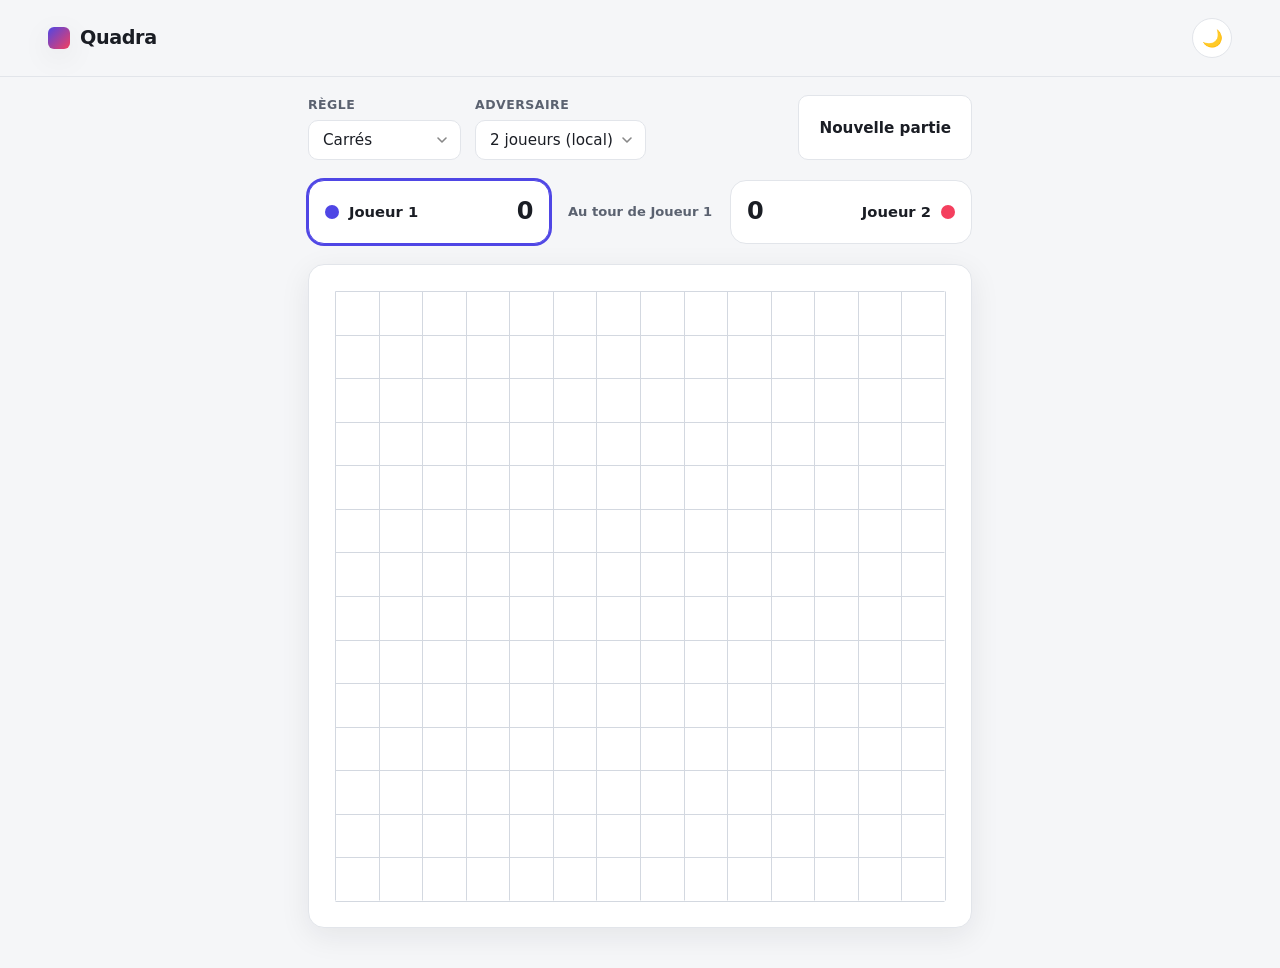
==== Quadra.html @ b673e6df "Fichier autonome jouable hors-ligne + lanceurs - Quadra.html : tout le jeu en un fichier (CSS+JS inl" ====
<!DOCTYPE html>
<html lang="fr" data-theme="light">
<head>
  <meta charset="UTF-8" />
  <meta name="viewport" content="width=device-width, initial-scale=1.0, maximum-scale=1.0, user-scalable=no" />
  <title>Quadra — Jouer</title>
  <style>
/* ===== Quadra — base styles & theme ===== */
:root {
  --bg: #f5f6f8;
  --bg-elev: #ffffff;
  --text: #1a1d24;
  --text-soft: #5b6270;
  --border: #e2e5ea;
  --grid-line: #d3d8e0;
  --accent: #4f46e5;
  --accent-soft: #eef0fe;
  --p1: #4f46e5;
  --p1-fill: rgba(79, 70, 229, 0.16);
  --p2: #f43f5e;
  --p2-fill: rgba(244, 63, 94, 0.16);
  --shadow: 0 8px 30px rgba(20, 24, 40, 0.08);
  --radius: 16px;
  --radius-sm: 10px;
  --font: "Inter", system-ui, -apple-system, "Segoe UI", Roboto, sans-serif;
}

[data-theme="dark"] {
  --bg: #0e1016;
  --bg-elev: #171a22;
  --text: #eef0f5;
  --text-soft: #9aa1b1;
  --border: #262a35;
  --grid-line: #2c313d;
  --accent: #7c74ff;
  --accent-soft: #1c1f33;
  --p1: #8b84ff;
  --p1-fill: rgba(139, 132, 255, 0.20);
  --p2: #ff6a82;
  --p2-fill: rgba(255, 106, 130, 0.20);
  --shadow: 0 8px 30px rgba(0, 0, 0, 0.45);
}

* { box-sizing: border-box; margin: 0; padding: 0; }

html { -webkit-text-size-adjust: 100%; }

body {
  font-family: var(--font);
  background: var(--bg);
  color: var(--text);
  line-height: 1.55;
  min-height: 100vh;
  transition: background 0.3s ease, color 0.3s ease;
  -webkit-font-smoothing: antialiased;
}

a { color: inherit; text-decoration: none; }

/* ===== Nav ===== */
.nav {
  display: flex;
  align-items: center;
  justify-content: space-between;
  padding: 18px clamp(16px, 5vw, 48px);
  max-width: 1200px;
  margin: 0 auto;
}

.brand { display: flex; align-items: center; gap: 10px; font-weight: 700; font-size: 1.2rem; }
.brand-mark {
  width: 22px; height: 22px; border-radius: 6px;
  background: linear-gradient(135deg, var(--p1), var(--p2));
  box-shadow: var(--shadow);
}
.brand-name { letter-spacing: -0.02em; }

.theme-toggle {
  border: 1px solid var(--border);
  background: var(--bg-elev);
  width: 40px; height: 40px;
  border-radius: 50%;
  cursor: pointer;
  font-size: 1.05rem;
  display: grid; place-items: center;
  transition: transform 0.15s ease, border-color 0.2s ease;
}
.theme-toggle:hover { transform: translateY(-1px); border-color: var(--accent); }

/* ===== Buttons ===== */
.btn {
  display: inline-flex;
  align-items: center;
  justify-content: center;
  gap: 8px;
  font-family: inherit;
  font-weight: 600;
  font-size: 0.95rem;
  border: 1px solid transparent;
  border-radius: var(--radius-sm);
  padding: 11px 20px;
  cursor: pointer;
  transition: transform 0.12s ease, box-shadow 0.2s ease, background 0.2s ease, border-color 0.2s ease;
  white-space: nowrap;
}
.btn:active { transform: translateY(1px) scale(0.99); }
.btn-lg { padding: 15px 30px; font-size: 1.05rem; border-radius: var(--radius); }

.btn-primary {
  background: var(--accent);
  color: #fff;
  box-shadow: 0 6px 18px -6px var(--accent);
}
.btn-primary:hover { transform: translateY(-2px); box-shadow: 0 10px 24px -8px var(--accent); }

.btn-ghost {
  background: var(--bg-elev);
  color: var(--text);
  border-color: var(--border);
}
.btn-ghost:hover { border-color: var(--accent); color: var(--accent); }

/* ===== Form controls ===== */
select {
  font-family: inherit;
  font-size: 0.95rem;
  color: var(--text);
  background: var(--bg-elev);
  border: 1px solid var(--border);
  border-radius: var(--radius-sm);
  padding: 10px 14px;
  cursor: pointer;
  appearance: none;
  background-image: url("data:image/svg+xml;utf8,<svg xmlns='http://www.w3.org/2000/svg' width='12' height='12' viewBox='0 0 12 12'><path d='M2 4l4 4 4-4' stroke='%23888' stroke-width='1.6' fill='none' stroke-linecap='round' stroke-linejoin='round'/></svg>");
  background-repeat: no-repeat;
  background-position: right 12px center;
  padding-right: 32px;
}
select:focus { outline: 2px solid var(--accent); outline-offset: 1px; }

/* ===== Footer ===== */
.footer {
  text-align: center;
  color: var(--text-soft);
  font-size: 0.85rem;
  padding: 40px 16px;
}

.section-title {
  font-size: clamp(1.4rem, 3vw, 2rem);
  letter-spacing: -0.02em;
  text-align: center;
  margin-bottom: 8px;
}

/* ===== Game screen ===== */
.nav-game { border-bottom: 1px solid var(--border); max-width: 100%; }
.nav-actions { display: flex; align-items: center; gap: 12px; }

.game-wrap {
  max-width: 720px;
  margin: 0 auto;
  padding: 18px clamp(12px, 4vw, 28px) 40px;
  display: grid;
  gap: 20px;
}

/* ===== Scoreboard ===== */
.scoreboard {
  display: grid;
  grid-template-columns: 1fr auto 1fr;
  align-items: center;
  gap: 12px;
}
.score {
  display: flex;
  align-items: center;
  gap: 10px;
  background: var(--bg-elev);
  border: 1px solid var(--border);
  border-radius: var(--radius);
  padding: 12px 16px;
  transition: border-color 0.2s ease, box-shadow 0.2s ease;
}
.score-p2 { flex-direction: row-reverse; }
.score-dot { width: 14px; height: 14px; border-radius: 50%; flex: none; }
.score-p1 .score-dot { background: var(--p1); }
.score-p2 .score-dot { background: var(--p2); }
.score-name { font-weight: 600; font-size: 0.92rem; flex: 1; }
.score-p2 .score-name { text-align: right; }
.score-val { font-size: 1.5rem; font-weight: 800; letter-spacing: -0.02em; }

.score.active { box-shadow: 0 0 0 2px var(--accent); }
.score-p1.active { border-color: var(--p1); box-shadow: 0 0 0 2px var(--p1); }
.score-p2.active { border-color: var(--p2); box-shadow: 0 0 0 2px var(--p2); }

.turn-indicator {
  font-size: 0.82rem;
  font-weight: 600;
  color: var(--text-soft);
  text-align: center;
  min-width: 110px;
  padding: 0 6px;
}

/* ===== Board ===== */
.board-stage {
  position: relative;
  aspect-ratio: 1;
  width: 100%;
  background: var(--bg-elev);
  border: 1px solid var(--border);
  border-radius: var(--radius);
  box-shadow: var(--shadow);
  overflow: hidden;
}
#board-canvas {
  width: 100%;
  height: 100%;
  display: block;
  touch-action: manipulation;
  cursor: crosshair;
}

.board-overlay {
  position: absolute;
  inset: 0;
  display: grid;
  place-items: center;
  background: color-mix(in srgb, var(--bg) 78%, transparent);
  backdrop-filter: blur(4px);
  animation: fadeIn 0.3s ease;
}
.board-overlay[hidden] { display: none; }
.overlay-card {
  background: var(--bg-elev);
  border: 1px solid var(--border);
  border-radius: var(--radius);
  box-shadow: var(--shadow);
  padding: 30px 32px;
  text-align: center;
  max-width: 320px;
  animation: pop 0.3s cubic-bezier(0.2, 0.9, 0.3, 1.3);
}
.overlay-card h2 { font-size: 1.5rem; margin-bottom: 8px; letter-spacing: -0.02em; }
.overlay-card p { color: var(--text-soft); margin-bottom: 20px; }
.overlay-actions { display: flex; gap: 12px; justify-content: center; }

/* ===== Controls ===== */
.controls {
  display: flex;
  flex-wrap: wrap;
  align-items: flex-end;
  gap: 14px;
}
.control-group { display: grid; gap: 6px; }
.control-group label {
  font-size: 0.78rem;
  font-weight: 600;
  color: var(--text-soft);
  text-transform: uppercase;
  letter-spacing: 0.04em;
}
#btn-new { margin-left: auto; align-self: stretch; }

@keyframes fadeIn { from { opacity: 0; } to { opacity: 1; } }
@keyframes pop { from { opacity: 0; transform: scale(0.9); } to { opacity: 1; transform: scale(1); } }

@media (max-width: 540px) {
  .score-name { display: none; }
  .turn-indicator { font-size: 0.74rem; min-width: 90px; }
  .controls { gap: 10px; }
  .control-group { flex: 1; }
  .control-group select { width: 100%; }
  #btn-new { margin-left: 0; flex-basis: 100%; }
}

</style>
</head>
<body>
  <header class="nav nav-game">
    <a class="brand" href="#" onclick="return false" aria-label="Retour accueil">
      <span class="brand-mark" aria-hidden="true"></span>
      <span class="brand-name">Quadra</span>
    </a>
    <div class="nav-actions">
      <button id="theme-toggle" class="theme-toggle" type="button" aria-label="Basculer le thème">
        <span class="theme-icon">🌙</span>
      </button>
    </div>
  </header>

  <main class="game-wrap">
    <!-- Controls (top) -->
    <section class="controls">
      <div class="control-group">
        <label for="sel-rule">Règle</label>
        <select id="sel-rule">
          <option value="squares" selected>Carrés</option>
          <option value="encircle">Encerclement</option>
        </select>
      </div>
      <div class="control-group">
        <label for="sel-mode">Adversaire</label>
        <select id="sel-mode">
          <option value="local">2 joueurs (local)</option>
          <option value="ai">Contre l'IA</option>
          <option value="training">Entraînement</option>
        </select>
      </div>
      <div class="control-group" id="group-difficulty">
        <label for="sel-difficulty">Difficulté</label>
        <select id="sel-difficulty">
          <option value="easy">Facile</option>
          <option value="medium" selected>Moyen</option>
          <option value="hard">Difficile</option>
          <option value="expert">Expert</option>
        </select>
      </div>
      <button class="btn btn-ghost" id="btn-new">Nouvelle partie</button>
    </section>

    <!-- Scoreboard -->
    <section class="scoreboard" aria-label="Tableau des scores">
      <div class="score score-p1" id="score-p1">
        <span class="score-dot"></span>
        <span class="score-name" id="name-p1">Joueur 1</span>
        <span class="score-val" id="val-p1">0</span>
      </div>
      <div class="turn-indicator" id="turn-indicator">Au tour du Joueur 1</div>
      <div class="score score-p2" id="score-p2">
        <span class="score-dot"></span>
        <span class="score-name" id="name-p2">Joueur 2</span>
        <span class="score-val" id="val-p2">0</span>
      </div>
    </section>

    <!-- Board -->
    <section class="board-stage">
      <canvas id="board-canvas" width="600" height="600" aria-label="Plateau de jeu"></canvas>
      <div class="board-overlay" id="board-overlay" hidden>
        <div class="overlay-card">
          <h2 id="overlay-title">Partie terminée</h2>
          <p id="overlay-msg"></p>
          <div class="overlay-actions">
            <button class="btn btn-primary" id="btn-rematch">Rejouer</button>
            <a class="btn btn-ghost" href="#" onclick="return false">Accueil</a>
          </div>
        </div>
      </div>
    </section>
  </main>
  <script>
/* ===== board.js — pure game state & geometry (no DOM) =====
 * Two rulesets share the same grid:
 *   "squares"  — capture a 1×1 square by owning its 4 corners.
 *   "encircle" — capture an opponent point when every on-board orthogonal
 *                neighbour is yours (board edge counts as a wall). The point
 *                flips to your colour. Captures chain. */

const GRID_SIZE = 15;             // intersections per side
const CELL_COUNT = GRID_SIZE - 1; // 14×14 capturable squares

function otherPlayer(p) { return p === 1 ? 2 : 1; }

class Board {
  constructor(ruleset = "squares") {
    this.ruleset = ruleset;
    this.reset();
  }

  setRuleset(r) { this.ruleset = r; this.reset(); }

  reset() {
    this.grid = Array.from({ length: GRID_SIZE }, () =>
      new Array(GRID_SIZE).fill(0));
    this.cells = Array.from({ length: CELL_COUNT }, () =>
      new Array(CELL_COUNT).fill(0));
    this.scores = { 1: 0, 2: 0 };
    this.filled = 0;
  }

  inBounds(r, c) {
    return r >= 0 && r < GRID_SIZE && c >= 0 && c < GRID_SIZE;
  }

  isEmpty(r, c) {
    return this.inBounds(r, c) && this.grid[r][c] === 0;
  }

  /** Place a point. Returns list of captured items (shape depends on ruleset). */
  place(r, c, player) {
    if (!this.isEmpty(r, c)) return [];
    this.grid[r][c] = player;
    this.filled++;
    return this.ruleset === "squares"
      ? this._captureSquares(r, c, player)
      : this._captureEncircle(r, c, player);
  }

  /** Revert a placement together with the captures it produced. */
  undo(r, c, captured) {
    this.grid[r][c] = 0;
    this.filled--;
    if (this.ruleset === "squares") {
      for (const sq of captured) {
        this.cells[sq.r][sq.c] = 0;
        this.scores[sq.player]--;
      }
    } else {
      for (const f of captured) {
        this.grid[f.r][f.c] = f.from;   // restore previous owner
        this.scores[f.player]--;
      }
    }
  }

  /* ---------- squares ruleset ---------- */
  _captureSquares(r, c, player) {
    const out = [];
    const cand = [[r, c], [r - 1, c], [r, c - 1], [r - 1, c - 1]];
    for (const [sr, sc] of cand) {
      if (sr < 0 || sc < 0 || sr >= CELL_COUNT || sc >= CELL_COUNT) continue;
      if (this.cells[sr][sc] !== 0) continue;
      if (this._squareOwnedBy(sr, sc, player)) {
        this.cells[sr][sc] = player;
        this.scores[player]++;
        out.push({ r: sr, c: sc, player });
      }
    }
    return out;
  }

  _squareOwnedBy(sr, sc, player) {
    return (
      this.grid[sr][sc] === player &&
      this.grid[sr][sc + 1] === player &&
      this.grid[sr + 1][sc] === player &&
      this.grid[sr + 1][sc + 1] === player
    );
  }

  _squareGain(r, c, player) {
    let n = 0;
    const cand = [[r, c], [r - 1, c], [r, c - 1], [r - 1, c - 1]];
    for (const [sr, sc] of cand) {
      if (sr < 0 || sc < 0 || sr >= CELL_COUNT || sc >= CELL_COUNT) continue;
      if (this.cells[sr][sc] !== 0) continue;
      const corners = [
        this.grid[sr][sc], this.grid[sr][sc + 1],
        this.grid[sr + 1][sc], this.grid[sr + 1][sc + 1],
      ];
      let mine = 0, foe = 0;
      for (const v of corners) {
        if (v === player) mine++; else if (v !== 0) foe++;
      }
      if (foe === 0 && mine === 3) n++;
    }
    return n;
  }

  /* ---------- encircle ruleset (Go-style group capture) ----------
   * Any connected opponent group with no liberty (no empty orthogonal
   * neighbour; board edge counts as a wall) is captured WHOLE — every point
   * flips at once. Lets you swallow several points simultaneously. */
  _captureEncircle(r, c, player) {
    const foe = otherPlayer(player);
    const flipped = [];
    const seen = Array.from({ length: GRID_SIZE }, () =>
      new Array(GRID_SIZE).fill(false));

    for (let i = 0; i < GRID_SIZE; i++) {
      for (let j = 0; j < GRID_SIZE; j++) {
        if (this.grid[i][j] !== foe || seen[i][j]) continue;
        const group = [];
        let hasLiberty = false;
        const stack = [[i, j]];
        seen[i][j] = true;
        while (stack.length) {
          const [a, b] = stack.pop();
          group.push([a, b]);
          const nb = [[a - 1, b], [a + 1, b], [a, b - 1], [a, b + 1]];
          for (const [na, nb2] of nb) {
            if (!this.inBounds(na, nb2)) continue;   // wall: no liberty
            const v = this.grid[na][nb2];
            if (v === 0) { hasLiberty = true; }
            else if (v === foe && !seen[na][nb2]) {
              seen[na][nb2] = true;
              stack.push([na, nb2]);
            }
          }
        }
        if (!hasLiberty) {
          for (const [a, b] of group) {
            this.grid[a][b] = player;
            this.scores[player]++;
            flipped.push({ r: a, c: b, from: foe, player });
          }
        }
      }
    }
    return flipped;
  }

  /* ---------- shared queries ---------- */

  /** Captures `player` would gain by playing (r,c). Ruleset-aware, no net mutation. */
  gain(r, c, player) {
    if (!this.isEmpty(r, c)) return 0;
    if (this.ruleset === "squares") return this._squareGain(r, c, player);
    return this._encircleGain(r, c, player);
  }

  /** Encircle gain — only foe groups orthogonally adjacent to (r,c) can lose
   *  their last liberty, so the check stays local (fast for AI search). */
  _encircleGain(r, c, player) {
    const foe = otherPlayer(player);
    this.grid[r][c] = player;               // hypothetically occupy
    let total = 0;
    const counted = new Set();
    const nbs = [[r - 1, c], [r + 1, c], [r, c - 1], [r, c + 1]];
    for (const [nr, nc] of nbs) {
      if (!this.inBounds(nr, nc) || this.grid[nr][nc] !== foe) continue;
      const key = nr * GRID_SIZE + nc;
      if (counted.has(key)) continue;
      const stack = [[nr, nc]];
      const groupSeen = new Set([key]);
      let liberty = false, size = 0;
      while (stack.length) {
        const [a, b] = stack.pop();
        size++;
        for (const [na, nb] of [[a - 1, b], [a + 1, b], [a, b - 1], [a, b + 1]]) {
          if (!this.inBounds(na, nb)) continue;
          const v = this.grid[na][nb];
          if (v === 0) liberty = true;
          else if (v === foe) {
            const k = na * GRID_SIZE + nb;
            if (!groupSeen.has(k)) { groupSeen.add(k); stack.push([na, nb]); }
          }
        }
      }
      for (const k of groupSeen) counted.add(k);
      if (!liberty) total += size;
    }
    this.grid[r][c] = 0;                     // restore
    return total;
  }

  emptyCells() {
    const out = [];
    for (let r = 0; r < GRID_SIZE; r++)
      for (let c = 0; c < GRID_SIZE; c++)
        if (this.grid[r][c] === 0) out.push({ r, c });
    return out;
  }

  isFull() { return this.filled >= GRID_SIZE * GRID_SIZE; }

  winner() {
    if (this.scores[1] > this.scores[2]) return 1;
    if (this.scores[2] > this.scores[1]) return 2;
    return 0;
  }
}

/* ===== ai.js — local AI opponents (ruleset-agnostic) =====
 * Relies only on Board's generic interface (place/undo/gain/scores), so the
 * same engine plays both the "squares" and "encircle" rulesets.
 *
 *   easy   — greedy capture + block direct threats. Shallow but never passes
 *            up a free capture; punishes loose play.
 *   medium — 1-ply safe search: capture, avoid handing a capture back, build.
 *   hard   — alpha-beta, depth 2.
 *   expert — alpha-beta, depth 3, wider candidate set.
 */

const AI = {
  chooseMove(board, player, difficulty) {
    const moves = board.emptyCells();
    if (moves.length === 0) return null;
    switch (difficulty) {
      case "easy":   return this._easy(board, player, moves);
      case "medium": return this._onePly(board, player, moves);
      case "hard":   return this._minimax(board, player, moves, 2, 8);
      case "expert": return this._minimax(board, player, moves, 3, 12);
      default:       return this._onePly(board, player, moves);
    }
  },

  _rand(a) { return a[Math.floor(Math.random() * a.length)]; },

  /* ---------- easy: greedy + block ---------- */
  _easy(board, player, moves) {
    const foe = otherPlayer(player);
    const mine = this._bestGain(board, player, moves);
    if (mine.gain > 0) return this._rand(mine.moves);
    const theirs = this._bestGain(board, foe, moves);
    if (theirs.gain > 0) return this._rand(theirs.moves); // deny their capture
    // otherwise build near the action
    const near = this._nearActive(board, moves);
    return this._rand(near.length ? near : moves);
  },

  /* ---------- medium: 1-ply safe ---------- */
  _onePly(board, player, moves) {
    const foe = otherPlayer(player);
    const mid = (GRID_SIZE - 1) / 2;
    const pool = this._candidates(board, player, moves, 18);
    let best = null, bestScore = -Infinity;
    for (const m of pool) {
      const cap = board.place(m.r, m.c, player);
      const myGain = cap.length;
      const reply = this._maxGain(board, foe);       // opponent's best answer
      board.undo(m.r, m.c, cap);
      const dist = Math.abs(m.r - mid) + Math.abs(m.c - mid);
      const s = myGain * 10 - reply * 11 - dist * 0.06;
      if (s > bestScore) { bestScore = s; best = m; }
    }
    return best || this._rand(moves);
  },

  /* ---------- hard / expert: alpha-beta ---------- */
  _minimax(board, player, moves, depth, width) {
    const pool = this._candidates(board, player, moves, width);
    let best = null, bestVal = -Infinity;
    let alpha = -Infinity;
    for (const m of pool) {
      const cap = board.place(m.r, m.c, player);
      const v = this._search(board, otherPlayer(player), player,
        depth - 1, alpha, Infinity, width);
      board.undo(m.r, m.c, cap);
      if (v > bestVal) { bestVal = v; best = m; }
      if (v > alpha) alpha = v;
    }
    return best || this._rand(moves);
  },

  _search(board, toMove, me, depth, alpha, beta, width) {
    if (depth <= 0 || board.isFull()) return this._eval(board, me);
    const moves = board.emptyCells();
    if (!moves.length) return this._eval(board, me);
    const pool = this._candidates(board, toMove, moves, width);
    const maximizing = toMove === me;
    let val = maximizing ? -Infinity : Infinity;
    for (const m of pool) {
      const cap = board.place(m.r, m.c, toMove);
      const child = this._search(board, otherPlayer(toMove), me,
        depth - 1, alpha, beta, width);
      board.undo(m.r, m.c, cap);
      if (maximizing) {
        if (child > val) val = child;
        if (val > alpha) alpha = val;
      } else {
        if (child < val) val = child;
        if (val < beta) beta = val;
      }
      if (beta <= alpha) break; // prune
    }
    return val;
  },

  _eval(board, me) {
    return board.scores[me] - board.scores[otherPlayer(me)];
  },

  /* ---------- candidate generation ---------- */
  // Top-K empty moves near the action, ranked by own capture + block value,
  // with a mild pull toward the centre.
  _candidates(board, player, moves, K) {
    const foe = otherPlayer(player);
    const mid = (GRID_SIZE - 1) / 2;
    const near = this._nearActive(board, moves);
    const pool = near.length ? near : moves;
    if (pool.length <= K) return pool;
    const scored = pool.map((m) => {
      const g = board.gain(m.r, m.c, player);
      const b = board.gain(m.r, m.c, foe);
      const dist = Math.abs(m.r - mid) + Math.abs(m.c - mid);
      return { m, s: g * 10 + b * 7 - dist * 0.08 };
    });
    scored.sort((a, b) => b.s - a.s);
    return scored.slice(0, K).map((x) => x.m);
  },

  _nearActive(board, moves) {
    const near = moves.filter(({ r, c }) => {
      for (let dr = -1; dr <= 1; dr++)
        for (let dc = -1; dc <= 1; dc++) {
          if (!dr && !dc) continue;
          const nr = r + dr, nc = c + dc;
          if (board.inBounds(nr, nc) && board.grid[nr][nc] !== 0) return true;
        }
      return false;
    });
    return near;
  },

  /* ---------- gain helpers ---------- */
  _bestGain(board, player, moves) {
    let g = 0, list = [];
    for (const m of moves) {
      const v = board.gain(m.r, m.c, player);
      if (v > g) { g = v; list = [m]; }
      else if (v === g && v > 0) list.push(m);
    }
    return { gain: g, moves: list.length ? list : moves };
  },

  _maxGain(board, player) {
    let g = 0;
    const moves = this._nearActive(board, board.emptyCells());
    const pool = moves.length ? moves : board.emptyCells();
    for (const m of pool) {
      const v = board.gain(m.r, m.c, player);
      if (v > g) g = v;
    }
    return g;
  },
};

/* ===== animations.js — canvas rendering + animated feedback ===== */

class BoardView {
  constructor(canvas, board) {
    this.canvas = canvas;
    this.ctx = canvas.getContext("2d");
    this.board = board;
    this.hover = null;          // {r,c} or null
    this.hoverPlayer = 1;
    this.pointAnims = new Map(); // "r,c" -> {start, player}
    this.cellAnims = new Map();  // "r,c" -> {start, player}
    this.ringAnims = new Map();  // "r,c" -> {start, player}  (encircle close)
    this._raf = null;
    this.POINT_MS = 220;
    this.CELL_MS = 320;
    this.RING_MS = 520;
    this.resize();
  }

  /* --- geometry --- */
  resize() {
    const dpr = window.devicePixelRatio || 1;
    const size = this.canvas.clientWidth || 600;
    this.canvas.width = size * dpr;
    this.canvas.height = size * dpr;
    this.ctx.setTransform(dpr, 0, 0, dpr, 0, 0);
    this.size = size;
    this.pad = size * 0.04;
    this.step = (size - this.pad * 2) / (GRID_SIZE - 1);
    this.dot = Math.max(4, this.step * 0.30);
    this.draw();
  }

  px(c) { return this.pad + c * this.step; }
  py(r) { return this.pad + r * this.step; }

  /** pixel -> nearest intersection within snap radius, else null */
  toGrid(px, py) {
    const c = Math.round((px - this.pad) / this.step);
    const r = Math.round((py - this.pad) / this.step);
    if (r < 0 || c < 0 || r >= GRID_SIZE || c >= GRID_SIZE) return null;
    const dx = px - this.px(c), dy = py - this.py(r);
    if (Math.hypot(dx, dy) > this.step * 0.5) return null;
    return { r, c };
  }

  /* --- theme colors (re-read so dark mode works live) --- */
  colors() {
    const cs = getComputedStyle(document.body);
    return {
      line: cs.getPropertyValue("--grid-line").trim(),
      p1: cs.getPropertyValue("--p1").trim(),
      p2: cs.getPropertyValue("--p2").trim(),
      p1Fill: cs.getPropertyValue("--p1-fill").trim(),
      p2Fill: cs.getPropertyValue("--p2-fill").trim(),
      bg: cs.getPropertyValue("--bg-elev").trim(),
    };
  }

  pColor(p, col) { return p === 1 ? col.p1 : col.p2; }
  pFill(p, col)  { return p === 1 ? col.p1Fill : col.p2Fill; }

  /* --- public animation triggers --- */
  setHover(cell, player) {
    const changed = JSON.stringify(cell) !== JSON.stringify(this.hover);
    this.hover = cell;
    this.hoverPlayer = player;
    if (changed) this.draw();
  }

  animatePoint(r, c, player) {
    this.pointAnims.set(`${r},${c}`, { start: performance.now(), player });
    this._loop();
  }

  animateCaptures(squares) {
    const now = performance.now();
    for (const s of squares) this.cellAnims.set(`${s.r},${s.c}`, { start: now, player: s.player });
    this._loop();
  }

  // Encircle mode: a closing ring drawn around each captured point.
  animateRings(points) {
    const now = performance.now();
    for (const p of points) this.ringAnims.set(`${p.r},${p.c}`, { start: now, player: p.player });
    this._loop();
  }

  /* --- render loop --- */
  _loop() {
    if (this._raf) return;
    const tick = () => {
      const more = this.draw();
      this._raf = more ? requestAnimationFrame(tick) : null;
    };
    this._raf = requestAnimationFrame(tick);
  }

  draw() {
    const ctx = this.ctx, col = this.colors();
    const now = performance.now();
    let animating = false;
    ctx.clearRect(0, 0, this.size, this.size);

    // captured cell fills
    for (let r = 0; r < CELL_COUNT; r++) {
      for (let c = 0; c < CELL_COUNT; c++) {
        const owner = this.board.cells[r][c];
        if (!owner) continue;
        let a = 1;
        const anim = this.cellAnims.get(`${r},${c}`);
        if (anim) {
          const t = (now - anim.start) / this.CELL_MS;
          if (t >= 1) this.cellAnims.delete(`${r},${c}`);
          else { a = this._ease(t); animating = true; }
        }
        ctx.globalAlpha = a;
        ctx.fillStyle = this.pFill(owner, col);
        ctx.fillRect(this.px(c), this.py(r), this.step, this.step);
        ctx.globalAlpha = 1;
      }
    }

    // grid lines
    ctx.strokeStyle = col.line;
    ctx.lineWidth = 1;
    ctx.beginPath();
    for (let i = 0; i < GRID_SIZE; i++) {
      const v = Math.round(this.px(i)) + 0.5;
      ctx.moveTo(v, this.pad); ctx.lineTo(v, this.size - this.pad);
      ctx.moveTo(this.pad, v); ctx.lineTo(this.size - this.pad, v);
    }
    ctx.stroke();

    // hover ghost
    if (this.hover && this.board.isEmpty(this.hover.r, this.hover.c)) {
      ctx.globalAlpha = 0.30;
      ctx.fillStyle = this.pColor(this.hoverPlayer, col);
      ctx.beginPath();
      ctx.arc(this.px(this.hover.c), this.py(this.hover.r), this.dot, 0, Math.PI * 2);
      ctx.fill();
      ctx.globalAlpha = 1;
    }

    // points
    for (let r = 0; r < GRID_SIZE; r++) {
      for (let c = 0; c < GRID_SIZE; c++) {
        const p = this.board.grid[r][c];
        if (!p) continue;
        let scale = 1;
        const anim = this.pointAnims.get(`${r},${c}`);
        if (anim) {
          const t = (now - anim.start) / this.POINT_MS;
          if (t >= 1) this.pointAnims.delete(`${r},${c}`);
          else { scale = this._overshoot(t); animating = true; }
        }
        ctx.fillStyle = this.pColor(p, col);
        ctx.beginPath();
        ctx.arc(this.px(c), this.py(r), this.dot * scale, 0, Math.PI * 2);
        ctx.fill();
      }
    }

    // encircle rings — a circle that sweeps shut around the captured point
    for (const [key, anim] of this.ringAnims) {
      const t = (now - anim.start) / this.RING_MS;
      if (t >= 1) { this.ringAnims.delete(key); continue; }
      animating = true;
      const [r, c] = key.split(",").map(Number);
      const cx = this.px(c), cy = this.py(r);
      const sweep = Math.min(1, t / 0.55);          // close the loop
      const alpha = t < 0.6 ? 1 : 1 - (t - 0.6) / 0.4; // then fade
      const radius = this.step * (0.50 + 0.10 * this._ease(Math.min(1, t / 0.55)));
      ctx.save();
      ctx.globalAlpha = Math.max(0, alpha);
      ctx.strokeStyle = this.pColor(anim.player, col);
      ctx.lineWidth = Math.max(2, this.step * 0.11);
      ctx.lineCap = "round";
      ctx.beginPath();
      const start = -Math.PI / 2;
      ctx.arc(cx, cy, radius, start, start + sweep * Math.PI * 2);
      ctx.stroke();
      ctx.restore();
    }
    ctx.globalAlpha = 1;
    return animating;
  }

  _ease(t) { return 1 - Math.pow(1 - t, 3); }
  _overshoot(t) {
    const s = 1.70158;
    const x = t - 1;
    return 1 + (s + 1) * x * x * x + s * x * x; // back-ease-out
  }
}

/* ===== game.js — turn flow, modes, scoring orchestration ===== */

class Game {
  /**
   * @param {object} opts
   *   canvas, mode ('local'|'ai'|'training'), difficulty,
   *   onUpdate(state), onEnd(result)
   */
  constructor(opts) {
    this.canvas = opts.canvas;
    this.mode = opts.mode || "ai";
    this.difficulty = opts.difficulty || "medium";
    this.ruleset = opts.ruleset || "squares";
    this.onUpdate = opts.onUpdate || (() => {});
    this.onEnd = opts.onEnd || (() => {});

    this.board = new Board(this.ruleset);
    this.view = new BoardView(this.canvas, this.board);
    this.current = 1;       // whose turn
    this.aiPlayer = 2;      // AI controls player 2 in 'ai' mode
    this.locked = false;    // input lock during AI / animation
    this.over = false;

    this._bindInput();
    window.addEventListener("resize", () => this.view.resize());
    this.update();
  }

  /* --- config changes (start fresh game) --- */
  configure({ mode, difficulty, ruleset }) {
    if (mode !== undefined) this.mode = mode;
    if (difficulty !== undefined) this.difficulty = difficulty;
    if (ruleset !== undefined && ruleset !== this.ruleset) {
      this.ruleset = ruleset;
      this.board.setRuleset(ruleset);
    }
    this.reset();
  }

  reset() {
    this.board.reset();
    this.current = 1;
    this.locked = false;
    this.over = false;
    this.view.pointAnims.clear();
    this.view.cellAnims.clear();
    this.view.ringAnims.clear();
    this.view.setHover(null, this.current);
    this.view.draw();
    this.update();
  }

  /* --- input --- */
  _bindInput() {
    const cv = this.canvas;
    const pos = (e) => {
      const rect = cv.getBoundingClientRect();
      const pt = e.touches ? e.touches[0] : e;
      return { x: pt.clientX - rect.left, y: pt.clientY - rect.top };
    };

    cv.addEventListener("mousemove", (e) => {
      if (this.locked || this.over) return;
      const { x, y } = pos(e);
      this.view.setHover(this.view.toGrid(x, y), this.current);
    });
    cv.addEventListener("mouseleave", () => this.view.setHover(null, this.current));

    cv.addEventListener("click", (e) => {
      if (this._humanBlocked()) return;
      const { x, y } = pos(e);
      const g = this.view.toGrid(x, y);
      if (g) this.tryMove(g.r, g.c);
    });

    // touch: tap to place
    cv.addEventListener("touchstart", (e) => {
      if (this._humanBlocked()) return;
      e.preventDefault();
      const { x, y } = pos(e);
      const g = this.view.toGrid(x, y);
      if (g) this.tryMove(g.r, g.c);
    }, { passive: false });
  }

  _humanBlocked() {
    if (this.over || this.locked) return true;
    if (this.mode === "ai" && this.current === this.aiPlayer) return true;
    return false;
  }

  /* --- turn flow --- */
  tryMove(r, c) {
    if (!this.board.isEmpty(r, c)) return;
    const player = this.current;
    const captured = this.board.place(r, c, player);

    this.view.setHover(null, player);
    this.view.animatePoint(r, c, player);
    if (captured.length) {
      if (this.ruleset === "squares") {
        this.view.animateCaptures(captured);
      } else {
        for (const f of captured) this.view.animatePoint(f.r, f.c, f.player);
        this.view.animateRings(captured); // show the loop closing
      }
    }
    this.update();

    if (this.board.isFull()) return this._finish();

    // Extra turn? Standard rule: turn always passes. Spec says alternate.
    this._next();
  }

  _next() {
    this.current = this.current === 1 ? 2 : 1;
    this.update();

    if (this.mode === "ai" && this.current === this.aiPlayer && !this.over) {
      this.locked = true;
      // small delay so the AI move feels deliberate
      setTimeout(() => this._aiMove(), 280);
    }
  }

  _aiMove() {
    const move = AI.chooseMove(this.board, this.aiPlayer, this.difficulty);
    this.locked = false;
    if (!move) { if (this.board.isFull()) this._finish(); return; }
    this.tryMove(move.r, move.c);
  }

  _finish() {
    this.over = true;
    this.locked = true;
    const w = this.board.winner();
    this.onEnd({
      winner: w,
      scores: { ...this.board.scores },
      mode: this.mode,
    });
  }

  /* --- state out --- */
  update() {
    this.onUpdate({
      current: this.current,
      scores: { ...this.board.scores },
      mode: this.mode,
      over: this.over,
    });
  }
}

/* ===== ui.js — DOM wiring for the game screen ===== */

(function () {
  /* --- theme (shared behaviour) --- */
  const THEME_KEY = "quadra-theme";
  function applyTheme(t) {
    document.documentElement.setAttribute("data-theme", t);
    const icon = document.querySelector(".theme-icon");
    if (icon) icon.textContent = t === "dark" ? "☀️" : "🌙";
  }
  function initTheme() {
    const saved = localStorage.getItem(THEME_KEY);
    const prefers = window.matchMedia("(prefers-color-scheme: dark)").matches;
    applyTheme(saved || (prefers ? "dark" : "light"));
    const btn = document.getElementById("theme-toggle");
    if (btn) btn.addEventListener("click", () => {
      const next = document.documentElement.getAttribute("data-theme") === "dark" ? "light" : "dark";
      localStorage.setItem(THEME_KEY, next);
      applyTheme(next);
      if (window._game) window._game.view.draw();
    });
  }

  /* --- elements --- */
  const $ = (id) => document.getElementById(id);
  const els = {
    canvas: $("board-canvas"),
    selRule: $("sel-rule"),
    selMode: $("sel-mode"),
    selDiff: $("sel-difficulty"),
    grpDiff: $("group-difficulty"),
    btnNew: $("btn-new"),
    btnRematch: $("btn-rematch"),
    overlay: $("board-overlay"),
    overlayTitle: $("overlay-title"),
    overlayMsg: $("overlay-msg"),
    scoreP1: $("score-p1"), scoreP2: $("score-p2"),
    nameP1: $("name-p1"), nameP2: $("name-p2"),
    valP1: $("val-p1"), valP2: $("val-p2"),
    turn: $("turn-indicator"),
  };

  const DIFF_LABEL = { easy: "Facile", medium: "Moyen", hard: "Difficile", expert: "Expert" };

  function names(mode, diff) {
    if (mode === "ai") return ["Vous", `IA · ${DIFF_LABEL[diff]}`];
    if (mode === "training") return ["Entraînement", "Libre"];
    return ["Joueur 1", "Joueur 2"];
  }

  function refreshLabels(mode, diff) {
    const [n1, n2] = names(mode, diff);
    els.nameP1.textContent = n1;
    els.nameP2.textContent = n2;
    els.grpDiff.style.display = mode === "ai" ? "" : "none";
  }

  /* --- callbacks --- */
  function onUpdate(s) {
    els.valP1.textContent = s.scores[1];
    els.valP2.textContent = s.scores[2];
    els.scoreP1.classList.toggle("active", !s.over && s.current === 1);
    els.scoreP2.classList.toggle("active", !s.over && s.current === 2);
    const [n1, n2] = names(s.mode, els.selDiff.value);
    els.turn.textContent = s.over ? "Partie terminée" : `Au tour de ${s.current === 1 ? n1 : n2}`;
  }

  function onEnd(res) {
    const [n1, n2] = names(res.mode, els.selDiff.value);
    const unit = els.selRule.value === "encircle" ? "points encerclés" : "carrés";
    let title, msg;
    if (res.mode === "training") {
      title = "Entraînement terminé";
      msg = `${n1}: ${res.scores[1]} · ${n2}: ${res.scores[2]} ${unit}`;
    } else if (res.winner === 0) {
      title = "Égalité !";
      msg = `${res.scores[1]} — ${res.scores[2]} ${unit}. Personne ne l'emporte.`;
    } else {
      const wName = res.winner === 1 ? n1 : n2;
      title = res.mode === "ai" && res.winner === 2 ? "L'IA gagne" : `${wName} gagne !`;
      msg = `Score final ${res.scores[1]} — ${res.scores[2]} ${unit}.`;
    }
    els.overlayTitle.textContent = title;
    els.overlayMsg.textContent = msg;
    els.overlay.hidden = false;
  }

  /* --- boot --- */
  function boot() {
    initTheme();

    const params = new URLSearchParams(location.search);
    const startMode = ["local", "ai", "training"].includes(params.get("mode"))
      ? params.get("mode") : "local";
    const startRule = ["squares", "encircle"].includes(params.get("rule"))
      ? params.get("rule") : "squares";
    els.selMode.value = startMode;
    els.selRule.value = startRule;

    refreshLabels(startMode, els.selDiff.value);

    const game = new Game({
      canvas: els.canvas,
      mode: startMode,
      difficulty: els.selDiff.value,
      ruleset: startRule,
      onUpdate,
      onEnd,
    });
    window._game = game;

    const restart = () => {
      els.overlay.hidden = true;
      refreshLabels(els.selMode.value, els.selDiff.value);
      game.configure({
        mode: els.selMode.value,
        difficulty: els.selDiff.value,
        ruleset: els.selRule.value,
      });
    };

    els.selRule.addEventListener("change", restart);
    els.selMode.addEventListener("change", restart);
    els.selDiff.addEventListener("change", restart);
    els.btnNew.addEventListener("click", restart);
    els.btnRematch.addEventListener("click", restart);
  }

  document.addEventListener("DOMContentLoaded", boot);
})();

</script>
</body>
</html>
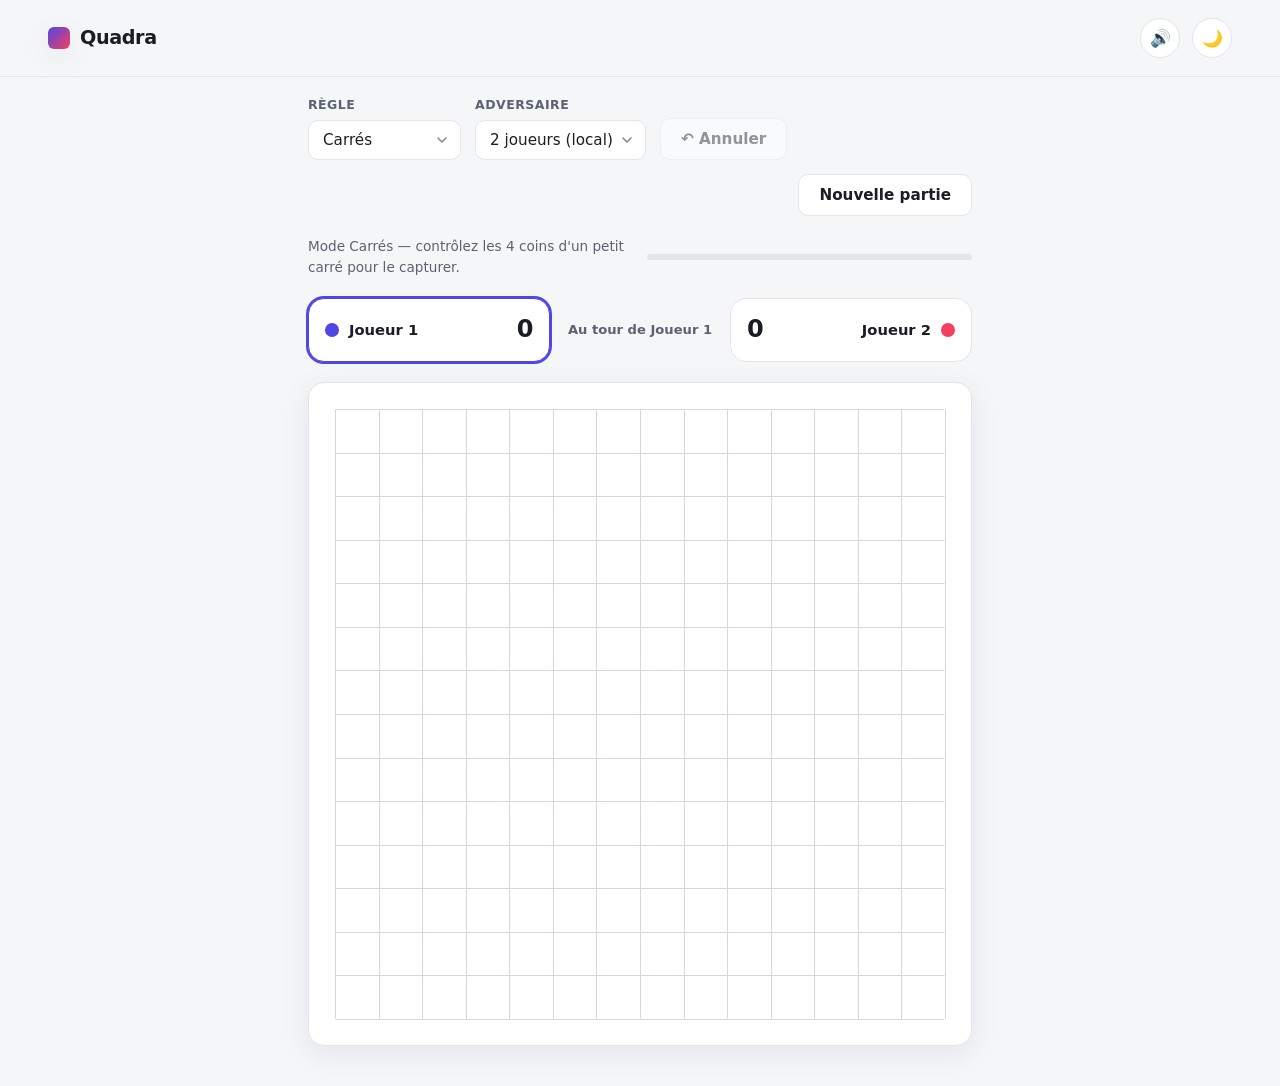
==== commit 37157ee2: "PDF de présentation + interface enrichie (son, annuler, progression) Documentation: - docs/Quadra-Pr" ====
--- a/Quadra.html
+++ b/Quadra.html
@@ -104,6 +104,7 @@
   white-space: nowrap;
 }
 .btn:active { transform: translateY(1px) scale(0.99); }
+.btn:disabled { opacity: 0.45; cursor: not-allowed; pointer-events: none; }
 .btn-lg { padding: 15px 30px; font-size: 1.05rem; border-radius: var(--radius); }
 
 .btn-primary {
@@ -203,6 +204,36 @@
   padding: 0 6px;
 }
 
+/* ===== Objective + progress ===== */
+.info-bar {
+  display: flex;
+  align-items: center;
+  gap: 14px;
+  flex-wrap: wrap;
+}
+.mode-hint {
+  font-size: 0.85rem;
+  color: var(--text-soft);
+  flex: 1;
+  min-width: 200px;
+}
+.progress {
+  flex: 1;
+  min-width: 120px;
+  height: 6px;
+  background: var(--border);
+  border-radius: 999px;
+  overflow: hidden;
+}
+.progress > i {
+  display: block;
+  height: 100%;
+  width: 0%;
+  border-radius: 999px;
+  background: linear-gradient(90deg, var(--p1), var(--p2));
+  transition: width 0.3s ease;
+}
+
 /* ===== Board ===== */
 .board-stage {
   position: relative;
@@ -284,6 +315,9 @@
       <span class="brand-name">Quadra</span>
     </a>
     <div class="nav-actions">
+      <button id="sound-toggle" class="theme-toggle" type="button" aria-label="Activer/couper le son">
+        <span class="sound-icon">🔊</span>
+      </button>
       <button id="theme-toggle" class="theme-toggle" type="button" aria-label="Basculer le thème">
         <span class="theme-icon">🌙</span>
       </button>
@@ -317,7 +351,14 @@
           <option value="expert">Expert</option>
         </select>
       </div>
+      <button class="btn btn-ghost" id="btn-undo" disabled>↶ Annuler</button>
       <button class="btn btn-ghost" id="btn-new">Nouvelle partie</button>
+    </section>
+
+    <!-- Objective + progress -->
+    <section class="info-bar">
+      <span class="mode-hint" id="mode-hint"></span>
+      <div class="progress" aria-hidden="true"><i id="progress-fill"></i></div>
     </section>
 
     <!-- Scoreboard -->
@@ -718,6 +759,56 @@
   },
 };
 
+/* ===== sfx.js — effets sonores synthétisés (WebAudio, aucun fichier) ===== */
+
+const SFX = {
+  ctx: null,
+  muted: false,
+  ready: false,
+
+  init() {
+    if (this.ready) return;
+    try {
+      const AC = window.AudioContext || window.webkitAudioContext;
+      if (AC) this.ctx = new AC();
+    } catch (e) { /* audio indisponible — silencieux */ }
+    this.muted = localStorage.getItem("quadra-muted") === "1";
+    this.ready = true;
+  },
+
+  setMuted(m) {
+    this.muted = m;
+    localStorage.setItem("quadra-muted", m ? "1" : "0");
+  },
+
+  _blip(freq, dur = 0.08, type = "sine", gain = 0.06, when = 0) {
+    if (this.muted || !this.ctx) return;
+    if (this.ctx.state === "suspended") this.ctx.resume();
+    const t = this.ctx.currentTime + when;
+    const o = this.ctx.createOscillator();
+    const g = this.ctx.createGain();
+    o.type = type;
+    o.frequency.setValueAtTime(freq, t);
+    g.gain.setValueAtTime(0, t);
+    g.gain.linearRampToValueAtTime(gain, t + 0.008);
+    g.gain.exponentialRampToValueAtTime(0.0001, t + dur);
+    o.connect(g).connect(this.ctx.destination);
+    o.start(t);
+    o.stop(t + dur + 0.02);
+  },
+
+  place(player) { this._blip(player === 1 ? 440 : 392, 0.07, "triangle", 0.05); },
+
+  capture(n) {
+    const base = 520;
+    for (let i = 0; i < Math.min(n, 5); i++)
+      this._blip(base + i * 110, 0.11, "sine", 0.06, i * 0.05);
+  },
+
+  win() { [523, 659, 784, 1047].forEach((f, i) => this._blip(f, 0.16, "sine", 0.07, i * 0.10)); },
+  draw() { [392, 330].forEach((f, i) => this._blip(f, 0.18, "sine", 0.05, i * 0.12)); },
+};
+
 /* ===== animations.js — canvas rendering + animated feedback ===== */
 
 class BoardView {
@@ -730,6 +821,7 @@
     this.pointAnims = new Map(); // "r,c" -> {start, player}
     this.cellAnims = new Map();  // "r,c" -> {start, player}
     this.ringAnims = new Map();  // "r,c" -> {start, player}  (encircle close)
+    this.lastMove = null;        // {r,c} — highlighted as "last played"
     this._raf = null;
     this.POINT_MS = 220;
     this.CELL_MS = 320;
@@ -792,6 +884,8 @@
     this.pointAnims.set(`${r},${c}`, { start: performance.now(), player });
     this._loop();
   }
+
+  setLastMove(cell) { this.lastMove = cell; this.draw(); }
 
   animateCaptures(squares) {
     const now = performance.now();
@@ -878,6 +972,22 @@
         ctx.beginPath();
         ctx.arc(this.px(c), this.py(r), this.dot * scale, 0, Math.PI * 2);
         ctx.fill();
+      }
+    }
+
+    // last-move marker — a thin ring around the most recent point
+    if (this.lastMove) {
+      const { r, c } = this.lastMove;
+      const p = this.board.grid[r][c];
+      if (p) {
+        ctx.save();
+        ctx.globalAlpha = 0.9;
+        ctx.strokeStyle = this.pColor(p, col);
+        ctx.lineWidth = Math.max(1.5, this.step * 0.06);
+        ctx.beginPath();
+        ctx.arc(this.px(c), this.py(r), this.dot + Math.max(2, this.step * 0.16), 0, Math.PI * 2);
+        ctx.stroke();
+        ctx.restore();
       }
     }
 
@@ -936,6 +1046,7 @@
     this.aiPlayer = 2;      // AI controls player 2 in 'ai' mode
     this.locked = false;    // input lock during AI / animation
     this.over = false;
+    this.history = [];      // move stack for undo
 
     this._bindInput();
     window.addEventListener("resize", () => this.view.resize());
@@ -958,9 +1069,11 @@
     this.current = 1;
     this.locked = false;
     this.over = false;
+    this.history = [];
     this.view.pointAnims.clear();
     this.view.cellAnims.clear();
     this.view.ringAnims.clear();
+    this.view.lastMove = null;
     this.view.setHover(null, this.current);
     this.view.draw();
     this.update();
@@ -1010,8 +1123,15 @@
     if (!this.board.isEmpty(r, c)) return;
     const player = this.current;
     const captured = this.board.place(r, c, player);
+    this.history.push({ r, c, player, captured });
+
+    if (typeof SFX !== "undefined") {
+      SFX.place(player);
+      if (captured.length) SFX.capture(captured.length);
+    }
 
     this.view.setHover(null, player);
+    this.view.lastMove = { r, c };
     this.view.animatePoint(r, c, player);
     if (captured.length) {
       if (this.ruleset === "squares") {
@@ -1047,10 +1167,37 @@
     this.tryMove(move.r, move.c);
   }
 
+  /* --- undo last move (and the AI's reply, in AI mode) --- */
+  undo() {
+    if (this.locked || !this.history.length) return;
+    const pop = () => {
+      const m = this.history.pop();
+      this.board.undo(m.r, m.c, m.captured);
+      this.view.pointAnims.delete(`${m.r},${m.c}`);
+      for (const f of (m.captured || [])) this.view.pointAnims.delete(`${f.r},${f.c}`);
+      this.current = m.player; // that player gets to move again
+    };
+    pop();
+    // in AI mode, also revert the player's own move so they can replay it
+    if (this.mode === "ai" && this.history.length && this.current === this.aiPlayer) pop();
+
+    this.over = false;
+    this.view.ringAnims.clear();
+    this.view.cellAnims.clear();
+    const last = this.history[this.history.length - 1];
+    this.view.lastMove = last ? { r: last.r, c: last.c } : null;
+    this.view.draw();
+    this.update();
+  }
+
   _finish() {
     this.over = true;
     this.locked = true;
     const w = this.board.winner();
+    if (typeof SFX !== "undefined") {
+      if (this.mode === "ai") (w === this.aiPlayer ? SFX.draw : SFX.win).call(SFX);
+      else (w === 0 ? SFX.draw : SFX.win).call(SFX);
+    }
     this.onEnd({
       winner: w,
       scores: { ...this.board.scores },
@@ -1064,7 +1211,11 @@
       current: this.current,
       scores: { ...this.board.scores },
       mode: this.mode,
+      ruleset: this.ruleset,
       over: this.over,
+      filled: this.board.filled,
+      total: GRID_SIZE * GRID_SIZE,
+      canUndo: this.history.length > 0 && !this.locked,
     });
   }
 }
@@ -1101,7 +1252,12 @@
     selDiff: $("sel-difficulty"),
     grpDiff: $("group-difficulty"),
     btnNew: $("btn-new"),
+    btnUndo: $("btn-undo"),
     btnRematch: $("btn-rematch"),
+    soundToggle: $("sound-toggle"),
+    soundIcon: document.querySelector(".sound-icon"),
+    hint: $("mode-hint"),
+    progress: $("progress-fill"),
     overlay: $("board-overlay"),
     overlayTitle: $("overlay-title"),
     overlayMsg: $("overlay-msg"),
@@ -1111,6 +1267,11 @@
     turn: $("turn-indicator"),
   };
 
+  const HINT = {
+    squares: "Mode Carrés — contrôlez les 4 coins d'un petit carré pour le capturer.",
+    encircle: "Mode Encerclement — encerclez un groupe adverse (bord = mur) pour le rafler.",
+  };
+
   const DIFF_LABEL = { easy: "Facile", medium: "Moyen", hard: "Difficile", expert: "Expert" };
 
   function names(mode, diff) {
@@ -1134,6 +1295,9 @@
     els.scoreP2.classList.toggle("active", !s.over && s.current === 2);
     const [n1, n2] = names(s.mode, els.selDiff.value);
     els.turn.textContent = s.over ? "Partie terminée" : `Au tour de ${s.current === 1 ? n1 : n2}`;
+    if (els.hint) els.hint.textContent = HINT[s.ruleset] || "";
+    if (els.progress && s.total) els.progress.style.width = `${(s.filled / s.total) * 100}%`;
+    if (els.btnUndo) els.btnUndo.disabled = !s.canUndo;
   }
 
   function onEnd(res) {
@@ -1156,9 +1320,24 @@
     els.overlay.hidden = false;
   }
 
+  /* --- sound --- */
+  function initSound() {
+    if (typeof SFX === "undefined") return;
+    SFX.init();
+    const sync = () => { if (els.soundIcon) els.soundIcon.textContent = SFX.muted ? "🔇" : "🔊"; };
+    sync();
+    // unlock audio on first interaction (browser autoplay policy)
+    const unlock = () => { SFX.init(); if (SFX.ctx && SFX.ctx.state === "suspended") SFX.ctx.resume(); };
+    window.addEventListener("pointerdown", unlock, { once: true });
+    if (els.soundToggle) els.soundToggle.addEventListener("click", () => {
+      SFX.setMuted(!SFX.muted); sync(); unlock();
+    });
+  }
+
   /* --- boot --- */
   function boot() {
     initTheme();
+    initSound();
 
     const params = new URLSearchParams(location.search);
     const startMode = ["local", "ai", "training"].includes(params.get("mode"))
@@ -1195,6 +1374,7 @@
     els.selDiff.addEventListener("change", restart);
     els.btnNew.addEventListener("click", restart);
     els.btnRematch.addEventListener("click", restart);
+    els.btnUndo.addEventListener("click", () => game.undo());
   }
 
   document.addEventListener("DOMContentLoaded", boot);
